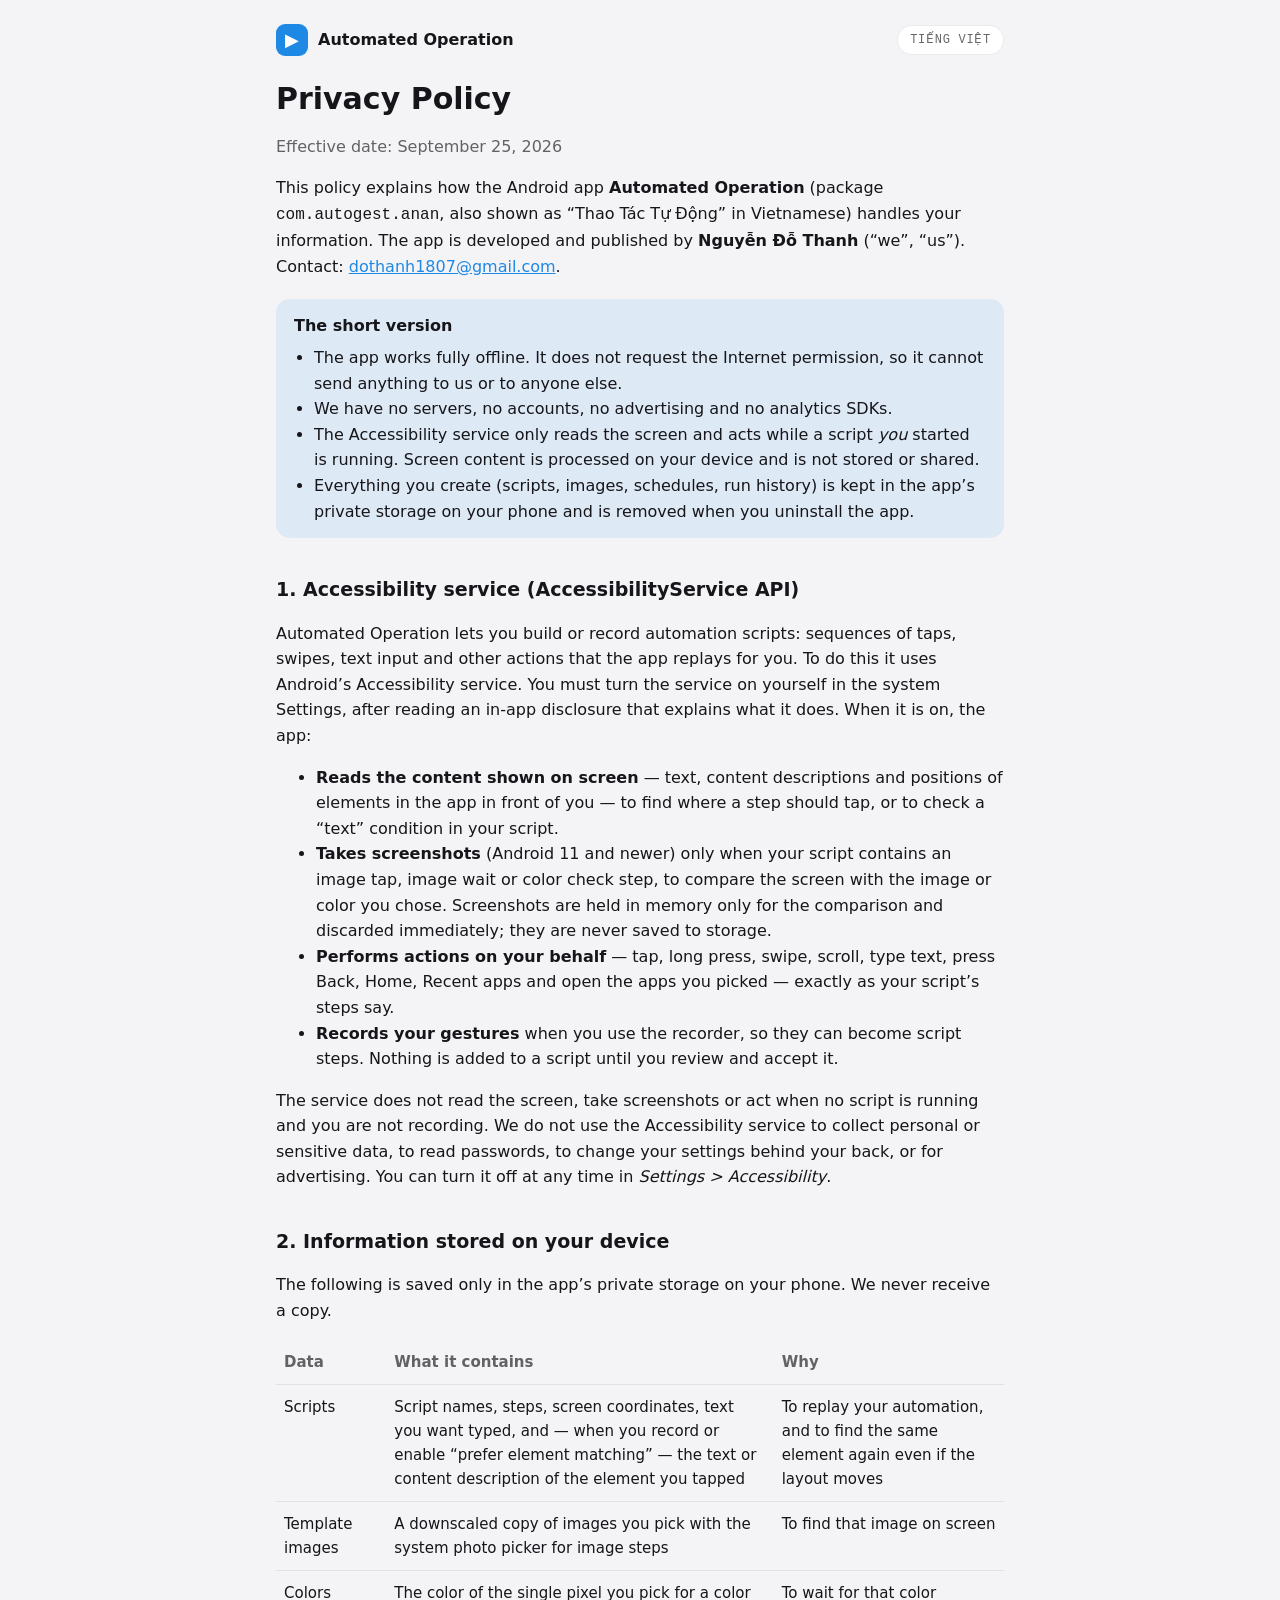
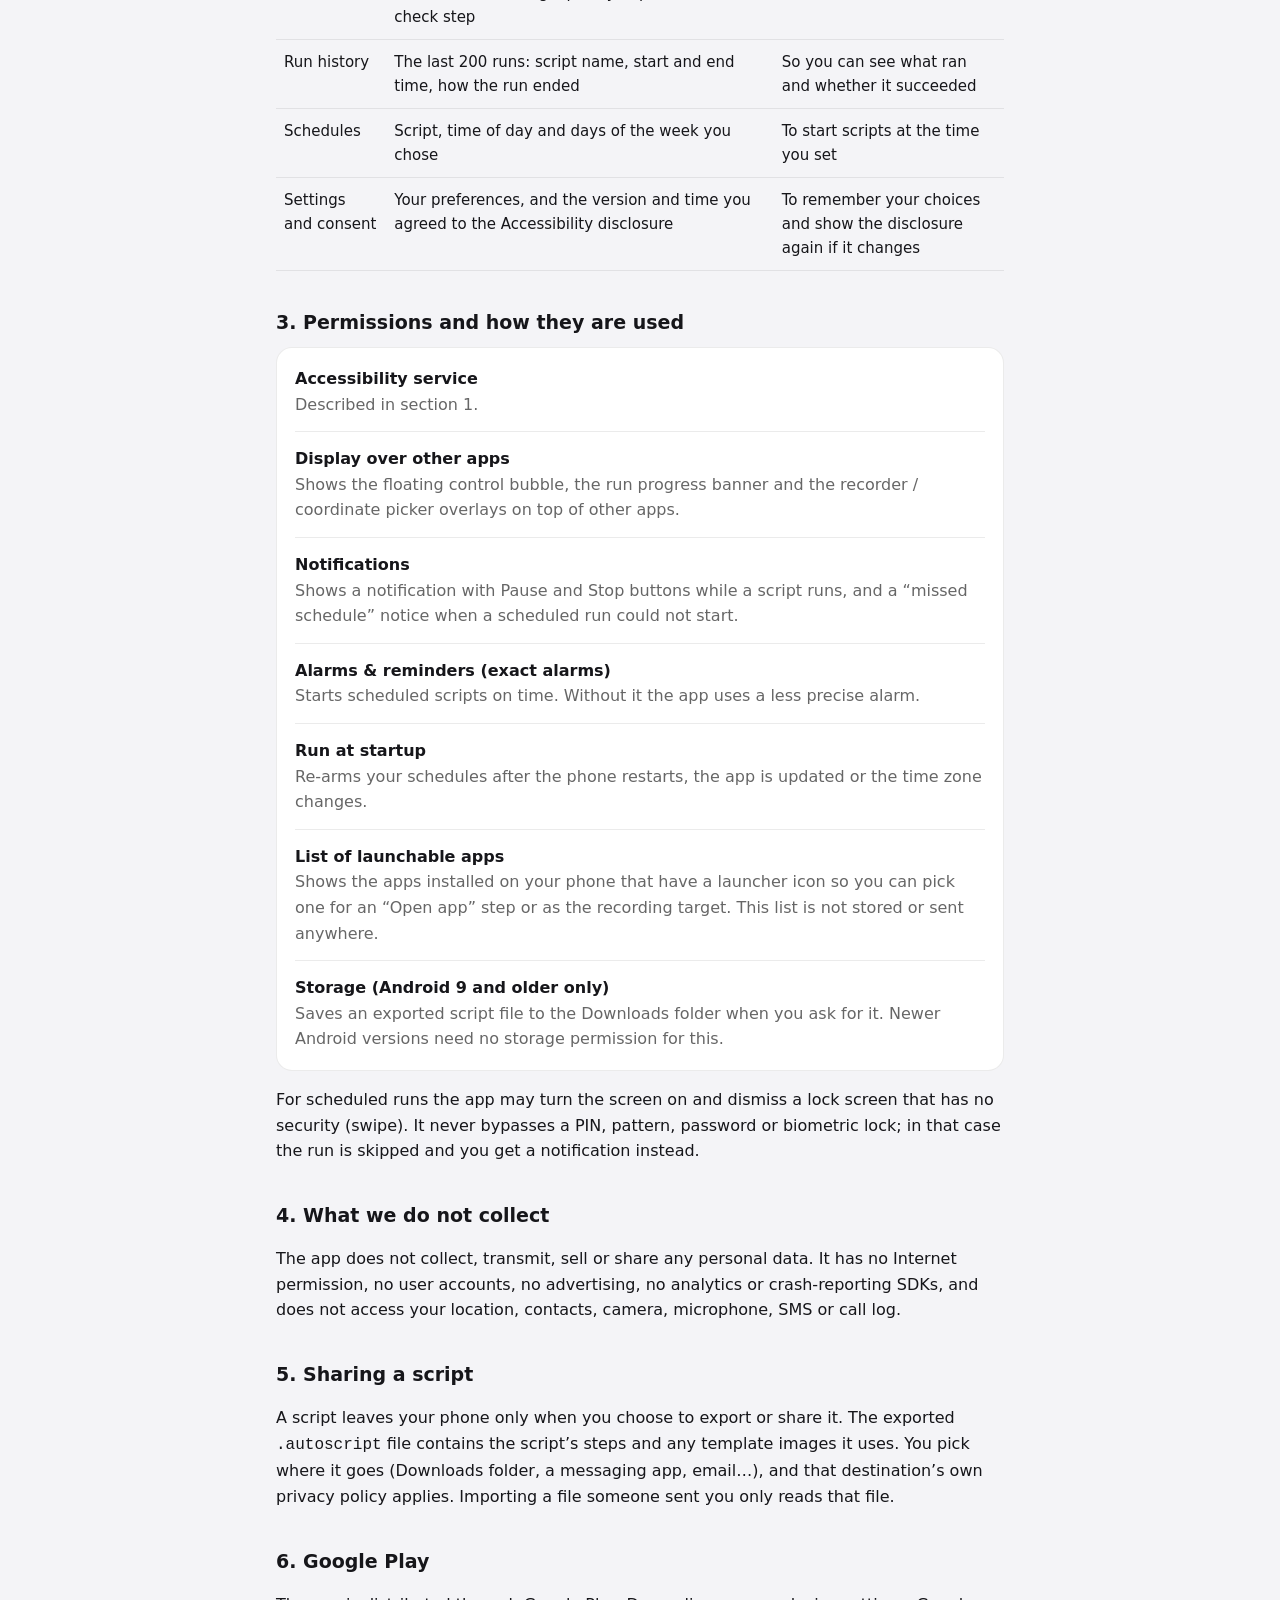
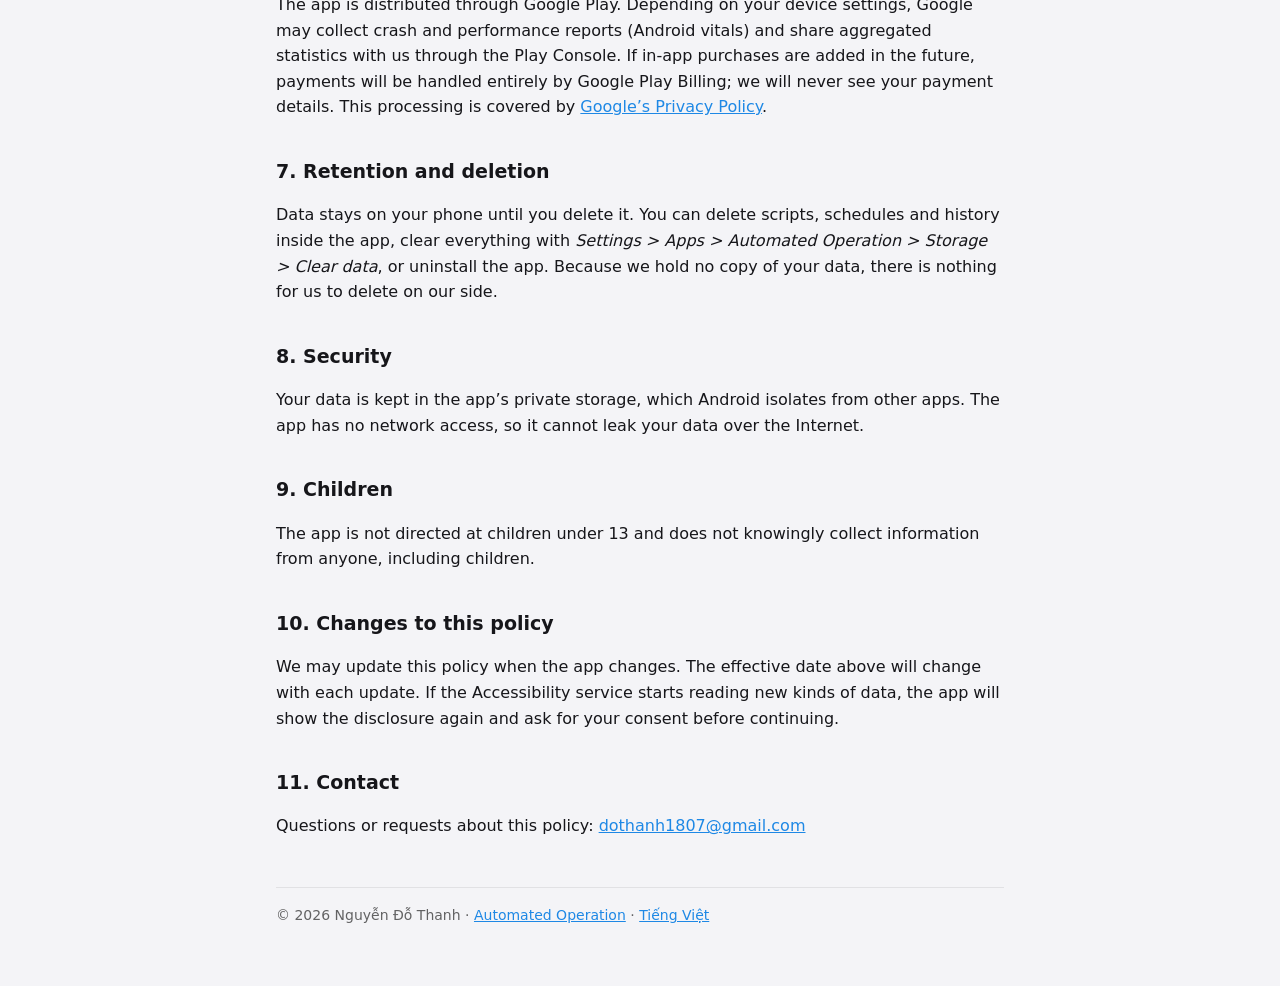
==== privacy/index.html @ e149d58d "Add app page and privacy policy (EN, VI) Co-Authored-By: Claude Opus 5.5 <noreply@anthropic.com>" ====
<!doctype html>
<html lang="en">
<head>
  <meta charset="utf-8">
  <meta name="viewport" content="width=device-width, initial-scale=1">
  <title>Privacy Policy – Automated Operation</title>
  <meta name="description" content="Privacy Policy of the Automated Operation Android app: what the Accessibility service reads, what stays on your device and what is never collected.">
  <link rel="stylesheet" href="../style.css">
  <link rel="alternate" hreflang="vi" href="../vi/privacy/">
</head>
<body>
<div class="wrap">
  <header class="top">
    <a class="brand" href="../"><span class="brand-mark">▶</span>Automated Operation</a>
    <a class="lang" href="../vi/privacy/">Tiếng Việt</a>
  </header>

  <h1>Privacy Policy</h1>
  <p class="muted">Effective date: September 25, 2026</p>

  <p>This policy explains how the Android app <strong>Automated Operation</strong> (package
    <code>com.autogest.anan</code>, also shown as “Thao Tác Tự Động” in Vietnamese) handles your
    information. The app is developed and published by <strong>Nguyễn Đỗ Thanh</strong>
    (“we”, “us”). Contact: <a href="mailto:dothanh1807@gmail.com">dothanh1807@gmail.com</a>.</p>

  <div class="callout">
    <strong>The short version</strong>
    <ul>
      <li>The app works fully offline. It does not request the Internet permission, so it cannot send
        anything to us or to anyone else.</li>
      <li>We have no servers, no accounts, no advertising and no analytics SDKs.</li>
      <li>The Accessibility service only reads the screen and acts while a script <em>you</em> started is
        running. Screen content is processed on your device and is not stored or shared.</li>
      <li>Everything you create (scripts, images, schedules, run history) is kept in the app’s private
        storage on your phone and is removed when you uninstall the app.</li>
    </ul>
  </div>

  <h2>1. Accessibility service (AccessibilityService API)</h2>
  <p>Automated Operation lets you build or record automation scripts: sequences of taps, swipes,
    text input and other actions that the app replays for you. To do this it uses Android’s
    Accessibility service. You must turn the service on yourself in the system Settings, after reading
    an in-app disclosure that explains what it does. When it is on, the app:</p>
  <ul>
    <li><strong>Reads the content shown on screen</strong> — text, content descriptions and positions of
      elements in the app in front of you — to find where a step should tap, or to check a “text”
      condition in your script.</li>
    <li><strong>Takes screenshots</strong> (Android 11 and newer) only when your script contains an
      image tap, image wait or color check step, to compare the screen with the image or color you
      chose. Screenshots are held in memory only for the comparison and discarded immediately; they
      are never saved to storage.</li>
    <li><strong>Performs actions on your behalf</strong> — tap, long press, swipe, scroll, type text,
      press Back, Home, Recent apps and open the apps you picked — exactly as your script’s steps
      say.</li>
    <li><strong>Records your gestures</strong> when you use the recorder, so they can become script
      steps. Nothing is added to a script until you review and accept it.</li>
  </ul>
  <p>The service does not read the screen, take screenshots or act when no script is running and you
    are not recording. We do not use the Accessibility service to collect personal or sensitive data,
    to read passwords, to change your settings behind your back, or for advertising. You can turn it
    off at any time in <em>Settings &gt; Accessibility</em>.</p>

  <h2>2. Information stored on your device</h2>
  <p>The following is saved only in the app’s private storage on your phone. We never receive a copy.</p>
  <div class="table-wrap">
  <table>
    <thead><tr><th>Data</th><th>What it contains</th><th>Why</th></tr></thead>
    <tbody>
      <tr><td>Scripts</td>
        <td>Script names, steps, screen coordinates, text you want typed, and — when you record or enable
          “prefer element matching” — the text or content description of the element you tapped</td>
        <td>To replay your automation, and to find the same element again even if the layout moves</td></tr>
      <tr><td>Template images</td>
        <td>A downscaled copy of images you pick with the system photo picker for image steps</td>
        <td>To find that image on screen</td></tr>
      <tr><td>Colors</td>
        <td>The color of the single pixel you pick for a color check step</td>
        <td>To wait for that color</td></tr>
      <tr><td>Run history</td>
        <td>The last 200 runs: script name, start and end time, how the run ended</td>
        <td>So you can see what ran and whether it succeeded</td></tr>
      <tr><td>Schedules</td>
        <td>Script, time of day and days of the week you chose</td>
        <td>To start scripts at the time you set</td></tr>
      <tr><td>Settings and consent</td>
        <td>Your preferences, and the version and time you agreed to the Accessibility disclosure</td>
        <td>To remember your choices and show the disclosure again if it changes</td></tr>
    </tbody>
  </table>
  </div>

  <h2>3. Permissions and how they are used</h2>
  <div class="card">
    <div class="row"><strong>Accessibility service</strong>
      <span>Described in section 1.</span></div>
    <div class="row"><strong>Display over other apps</strong>
      <span>Shows the floating control bubble, the run progress banner and the recorder / coordinate
        picker overlays on top of other apps.</span></div>
    <div class="row"><strong>Notifications</strong>
      <span>Shows a notification with Pause and Stop buttons while a script runs, and a “missed
        schedule” notice when a scheduled run could not start.</span></div>
    <div class="row"><strong>Alarms &amp; reminders (exact alarms)</strong>
      <span>Starts scheduled scripts on time. Without it the app uses a less precise alarm.</span></div>
    <div class="row"><strong>Run at startup</strong>
      <span>Re-arms your schedules after the phone restarts, the app is updated or the time zone
        changes.</span></div>
    <div class="row"><strong>List of launchable apps</strong>
      <span>Shows the apps installed on your phone that have a launcher icon so you can pick one for an
        “Open app” step or as the recording target. This list is not stored or sent anywhere.</span></div>
    <div class="row"><strong>Storage (Android 9 and older only)</strong>
      <span>Saves an exported script file to the Downloads folder when you ask for it. Newer Android
        versions need no storage permission for this.</span></div>
  </div>
  <p>For scheduled runs the app may turn the screen on and dismiss a lock screen that has no security
    (swipe). It never bypasses a PIN, pattern, password or biometric lock; in that case the run is
    skipped and you get a notification instead.</p>

  <h2>4. What we do not collect</h2>
  <p>The app does not collect, transmit, sell or share any personal data. It has no Internet
    permission, no user accounts, no advertising, no analytics or crash-reporting SDKs, and does not
    access your location, contacts, camera, microphone, SMS or call log.</p>

  <h2>5. Sharing a script</h2>
  <p>A script leaves your phone only when you choose to export or share it. The exported
    <code>.autoscript</code> file contains the script’s steps and any template images it uses. You pick
    where it goes (Downloads folder, a messaging app, email…), and that destination’s own privacy
    policy applies. Importing a file someone sent you only reads that file.</p>

  <h2>6. Google Play</h2>
  <p>The app is distributed through Google Play. Depending on your device settings, Google may collect
    crash and performance reports (Android vitals) and share aggregated statistics with us through the
    Play Console. If in-app purchases are added in the future, payments will be handled entirely by
    Google Play Billing; we will never see your payment details. This processing is covered by
    <a href="https://policies.google.com/privacy" rel="noopener">Google’s Privacy Policy</a>.</p>

  <h2>7. Retention and deletion</h2>
  <p>Data stays on your phone until you delete it. You can delete scripts, schedules and history inside
    the app, clear everything with <em>Settings &gt; Apps &gt; Automated Operation &gt; Storage &gt;
    Clear data</em>, or uninstall the app. Because we hold no copy of your data, there is nothing for us
    to delete on our side.</p>

  <h2>8. Security</h2>
  <p>Your data is kept in the app’s private storage, which Android isolates from other apps. The app
    has no network access, so it cannot leak your data over the Internet.</p>

  <h2>9. Children</h2>
  <p>The app is not directed at children under 13 and does not knowingly collect information from
    anyone, including children.</p>

  <h2>10. Changes to this policy</h2>
  <p>We may update this policy when the app changes. The effective date above will change with each
    update. If the Accessibility service starts reading new kinds of data, the app will show the
    disclosure again and ask for your consent before continuing.</p>

  <h2>11. Contact</h2>
  <p>Questions or requests about this policy:
    <a href="mailto:dothanh1807@gmail.com">dothanh1807@gmail.com</a></p>

  <footer>© 2026 Nguyễn Đỗ Thanh · <a href="../">Automated Operation</a> ·
    <a href="../vi/privacy/">Tiếng Việt</a></footer>
</div>
</body>
</html>
---- style.css ----
:root {
  --bg: #F4F4F7;
  --card: #FFFFFF;
  --text: #16161A;
  --text-2: rgba(0, 0, 0, 0.6);
  --border: rgba(0, 0, 0, 0.08);
  --primary: #1E88E5;
  --primary-soft: rgba(30, 136, 229, 0.10);
  color-scheme: light dark;
}

@media (prefers-color-scheme: dark) {
  :root {
    --bg: #0F0F12;
    --card: #1A1A1F;
    --text: #F2F2F5;
    --text-2: rgba(255, 255, 255, 0.64);
    --border: rgba(255, 255, 255, 0.10);
    --primary: #64B5F6;
    --primary-soft: rgba(100, 181, 246, 0.14);
  }
}

* { box-sizing: border-box; }

body {
  margin: 0;
  background: var(--bg);
  color: var(--text);
  font: 16px/1.6 system-ui, -apple-system, "Segoe UI", Roboto, "Noto Sans", sans-serif;
  -webkit-text-size-adjust: 100%;
}

a { color: var(--primary); }

.wrap {
  max-width: 760px;
  margin: 0 auto;
  padding: 24px 16px 64px;
}

header.top {
  display: flex;
  align-items: center;
  justify-content: space-between;
  gap: 12px;
  margin-bottom: 24px;
}

.brand {
  display: flex;
  align-items: center;
  gap: 10px;
  font-weight: 600;
  text-decoration: none;
  color: var(--text);
}

.brand-mark {
  width: 32px;
  height: 32px;
  border-radius: 9px;
  background: var(--primary);
  display: grid;
  place-items: center;
  color: #fff;
  font-size: 18px;
}

.lang {
  font: 12px/1 ui-monospace, "SFMono-Regular", Consolas, monospace;
  text-transform: uppercase;
  letter-spacing: 0.06em;
  padding: 8px 12px;
  border: 1px solid var(--border);
  border-radius: 999px;
  background: var(--card);
  color: var(--text-2);
  text-decoration: none;
}

h1 {
  font-size: 30px;
  line-height: 1.25;
  margin: 0 0 8px;
}

h2 {
  font-size: 19px;
  margin: 36px 0 10px;
}

h3 {
  font-size: 16px;
  margin: 20px 0 6px;
}

p, li { color: var(--text); }

.muted { color: var(--text-2); }

.label {
  font: 11px/1.4 ui-monospace, "SFMono-Regular", Consolas, monospace;
  text-transform: uppercase;
  letter-spacing: 0.08em;
  color: var(--text-2);
  margin: 32px 0 8px;
}

.card {
  background: var(--card);
  border: 1px solid var(--border);
  border-radius: 16px;
  padding: 4px 18px;
}

.card > * + * { border-top: 1px solid var(--border); }

.row { padding: 14px 0; }

.row strong { display: block; }

.row span { color: var(--text-2); }

.callout {
  background: var(--primary-soft);
  border-radius: 14px;
  padding: 14px 18px;
  margin: 20px 0;
}

.callout ul { margin: 6px 0 0; padding-left: 20px; }

.button {
  display: inline-block;
  background: var(--primary);
  color: #fff;
  text-decoration: none;
  font-weight: 600;
  padding: 12px 18px;
  border-radius: 12px;
  margin-top: 8px;
}

table {
  width: 100%;
  border-collapse: collapse;
  font-size: 15px;
}

th, td {
  text-align: left;
  vertical-align: top;
  padding: 10px 8px;
  border-bottom: 1px solid var(--border);
}

th { color: var(--text-2); font-weight: 600; }

.table-wrap { overflow-x: auto; }

footer {
  margin-top: 48px;
  padding-top: 16px;
  border-top: 1px solid var(--border);
  font-size: 14px;
  color: var(--text-2);
}

@media (max-width: 520px) {
  h1 { font-size: 25px; }
  th, td { padding: 8px 4px; }
}
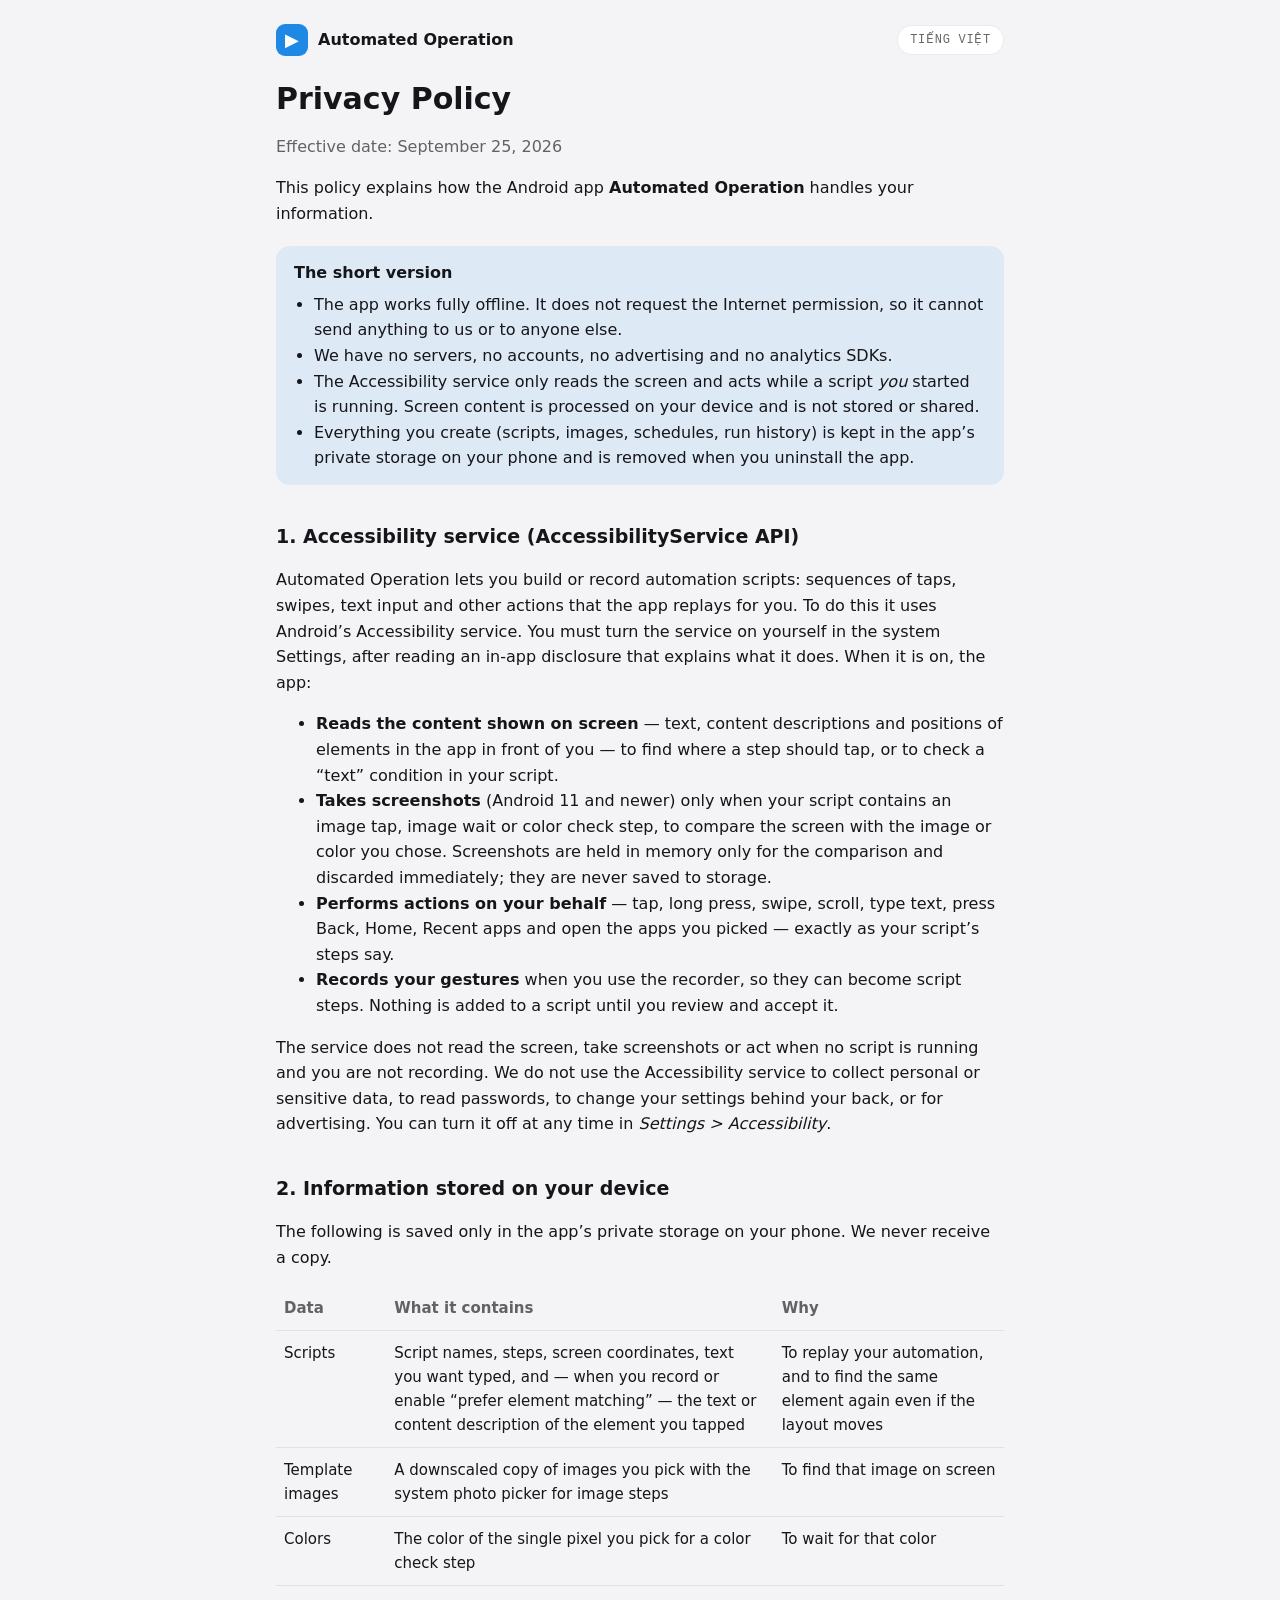
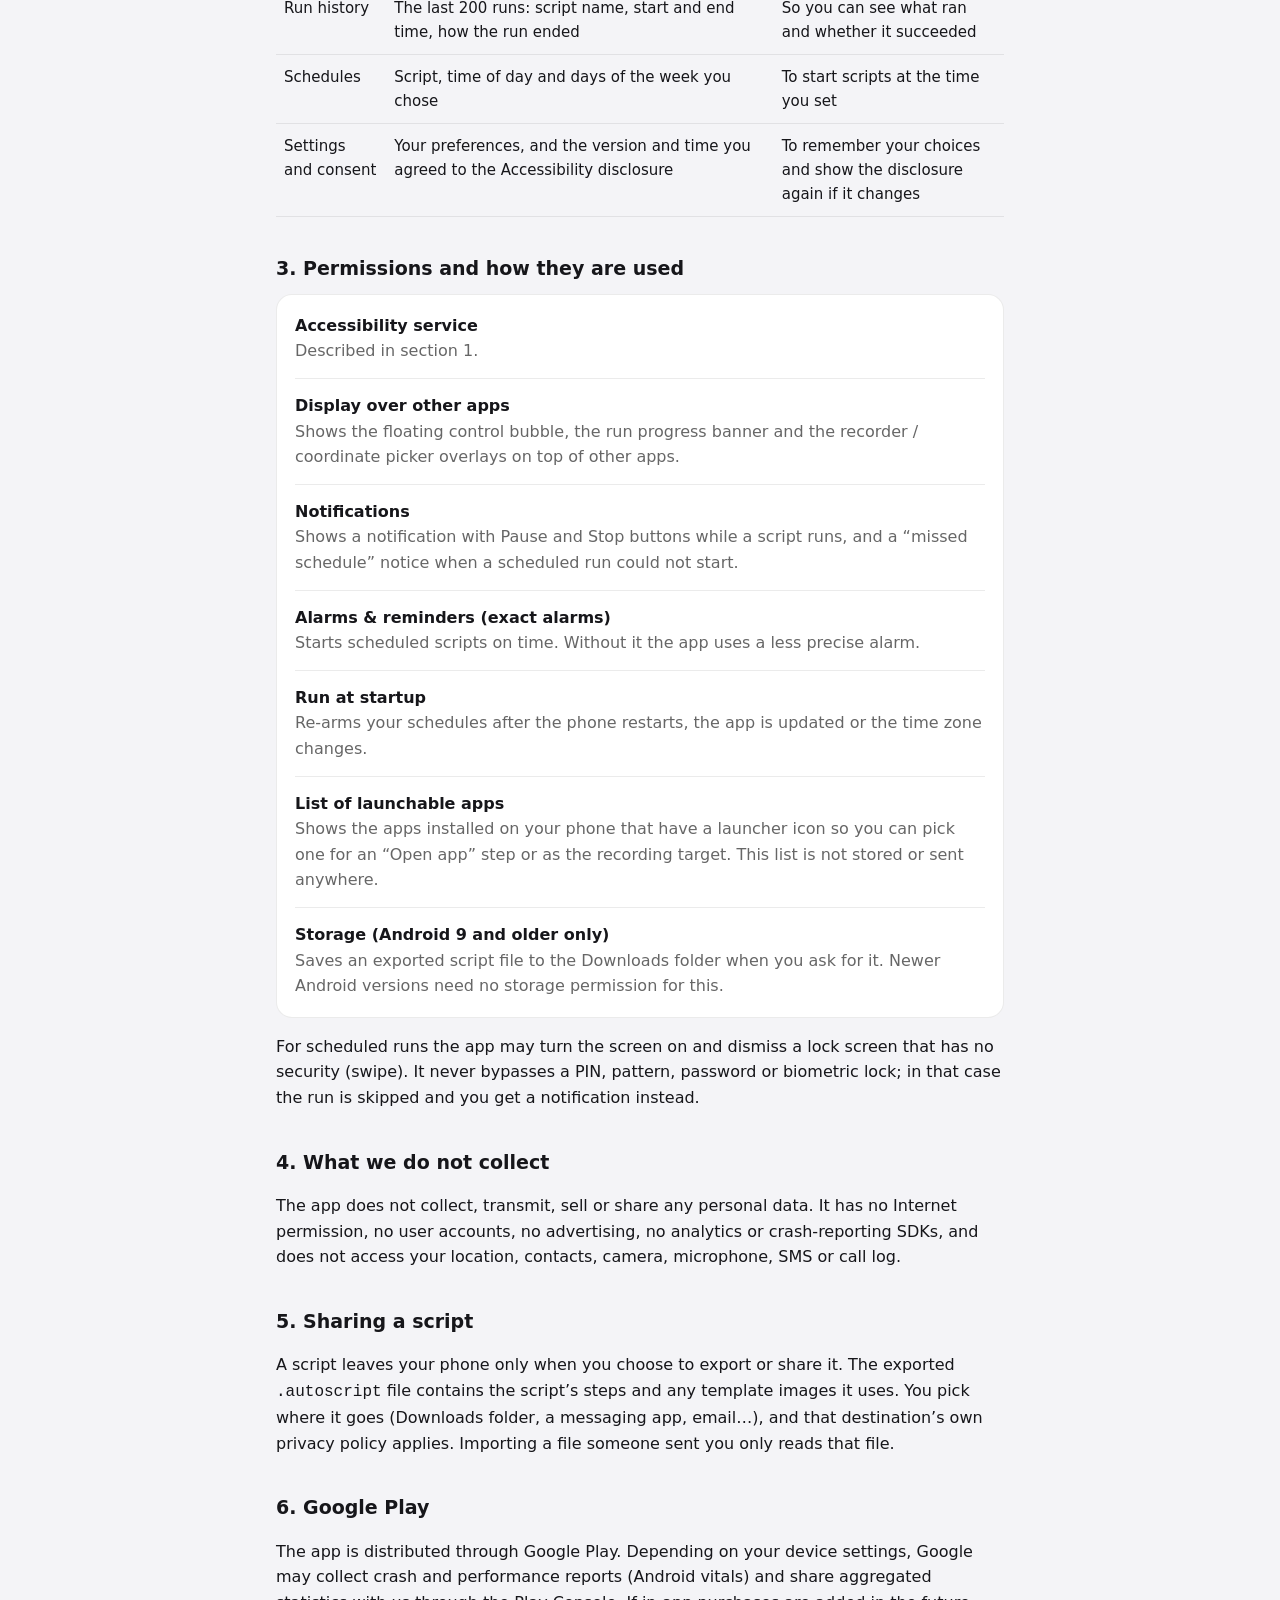
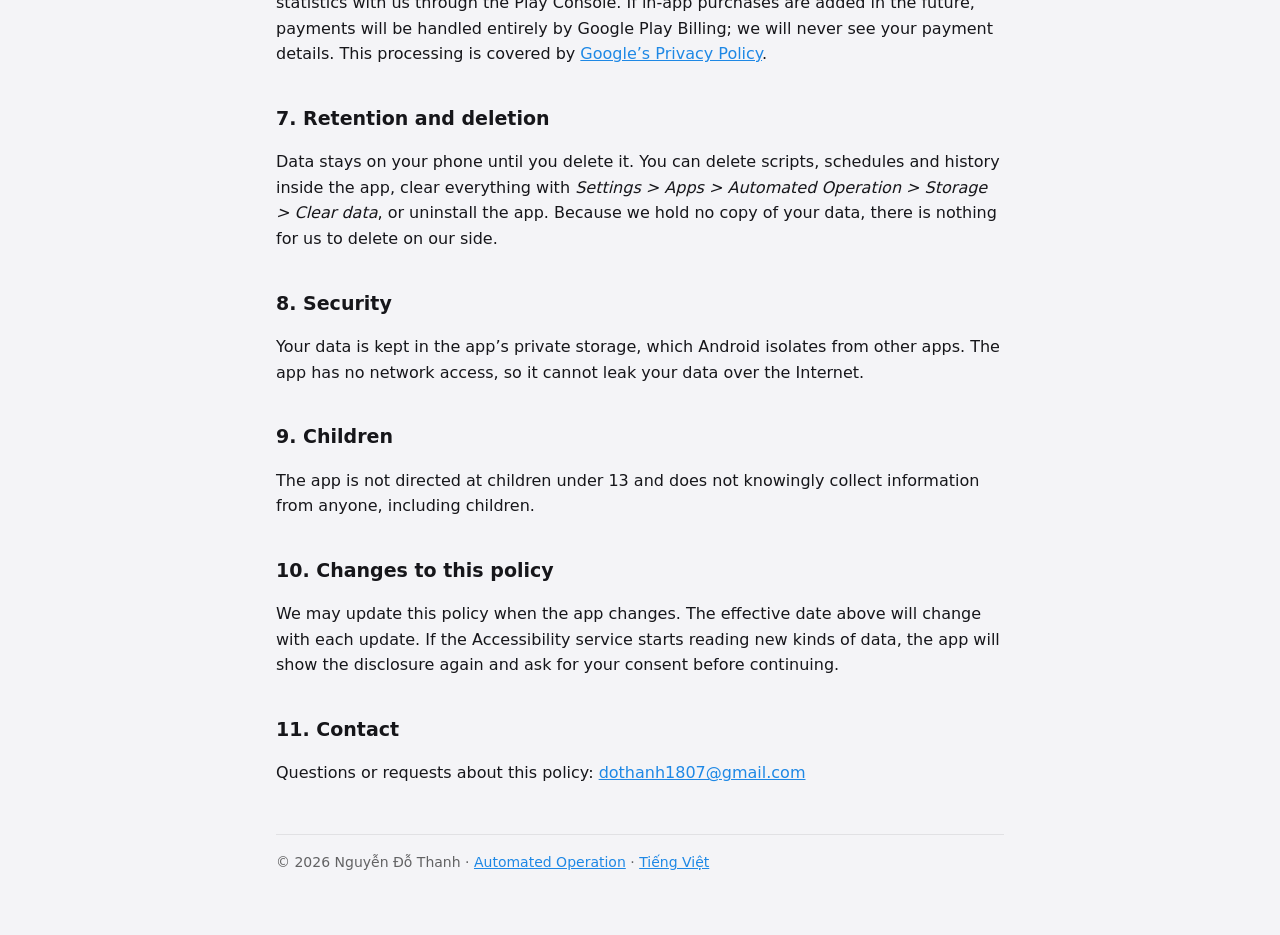
==== commit 4a79f3ee: "Shorten privacy policy intro Co-Authored-By: Claude Opus 5.5 <noreply@anthropic.com>" ====
--- a/privacy/index.html
+++ b/privacy/index.html
@@ -18,10 +18,8 @@
   <h1>Privacy Policy</h1>
   <p class="muted">Effective date: September 25, 2026</p>
 
-  <p>This policy explains how the Android app <strong>Automated Operation</strong> (package
-    <code>com.autogest.anan</code>, also shown as “Thao Tác Tự Động” in Vietnamese) handles your
-    information. The app is developed and published by <strong>Nguyễn Đỗ Thanh</strong>
-    (“we”, “us”). Contact: <a href="mailto:dothanh1807@gmail.com">dothanh1807@gmail.com</a>.</p>
+  <p>This policy explains how the Android app <strong>Automated Operation</strong> handles your
+    information.</p>
 
   <div class="callout">
     <strong>The short version</strong>
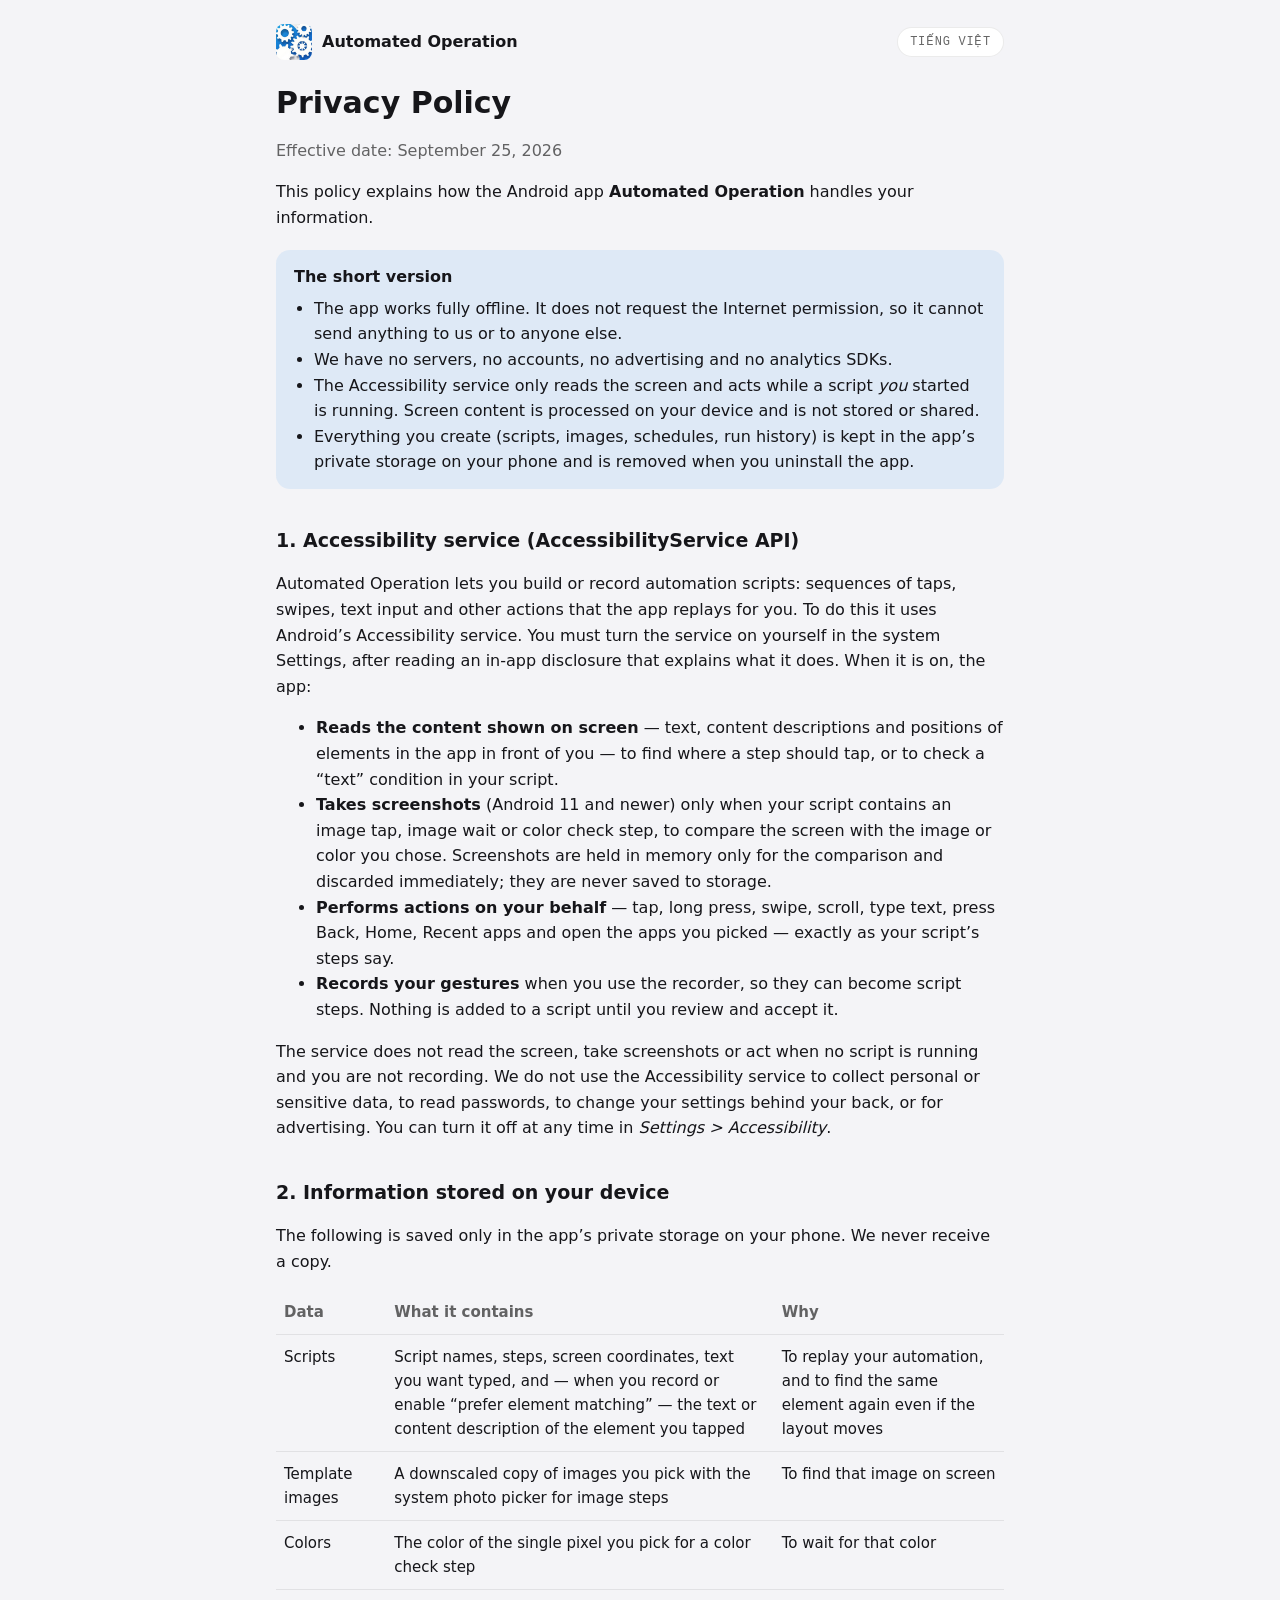
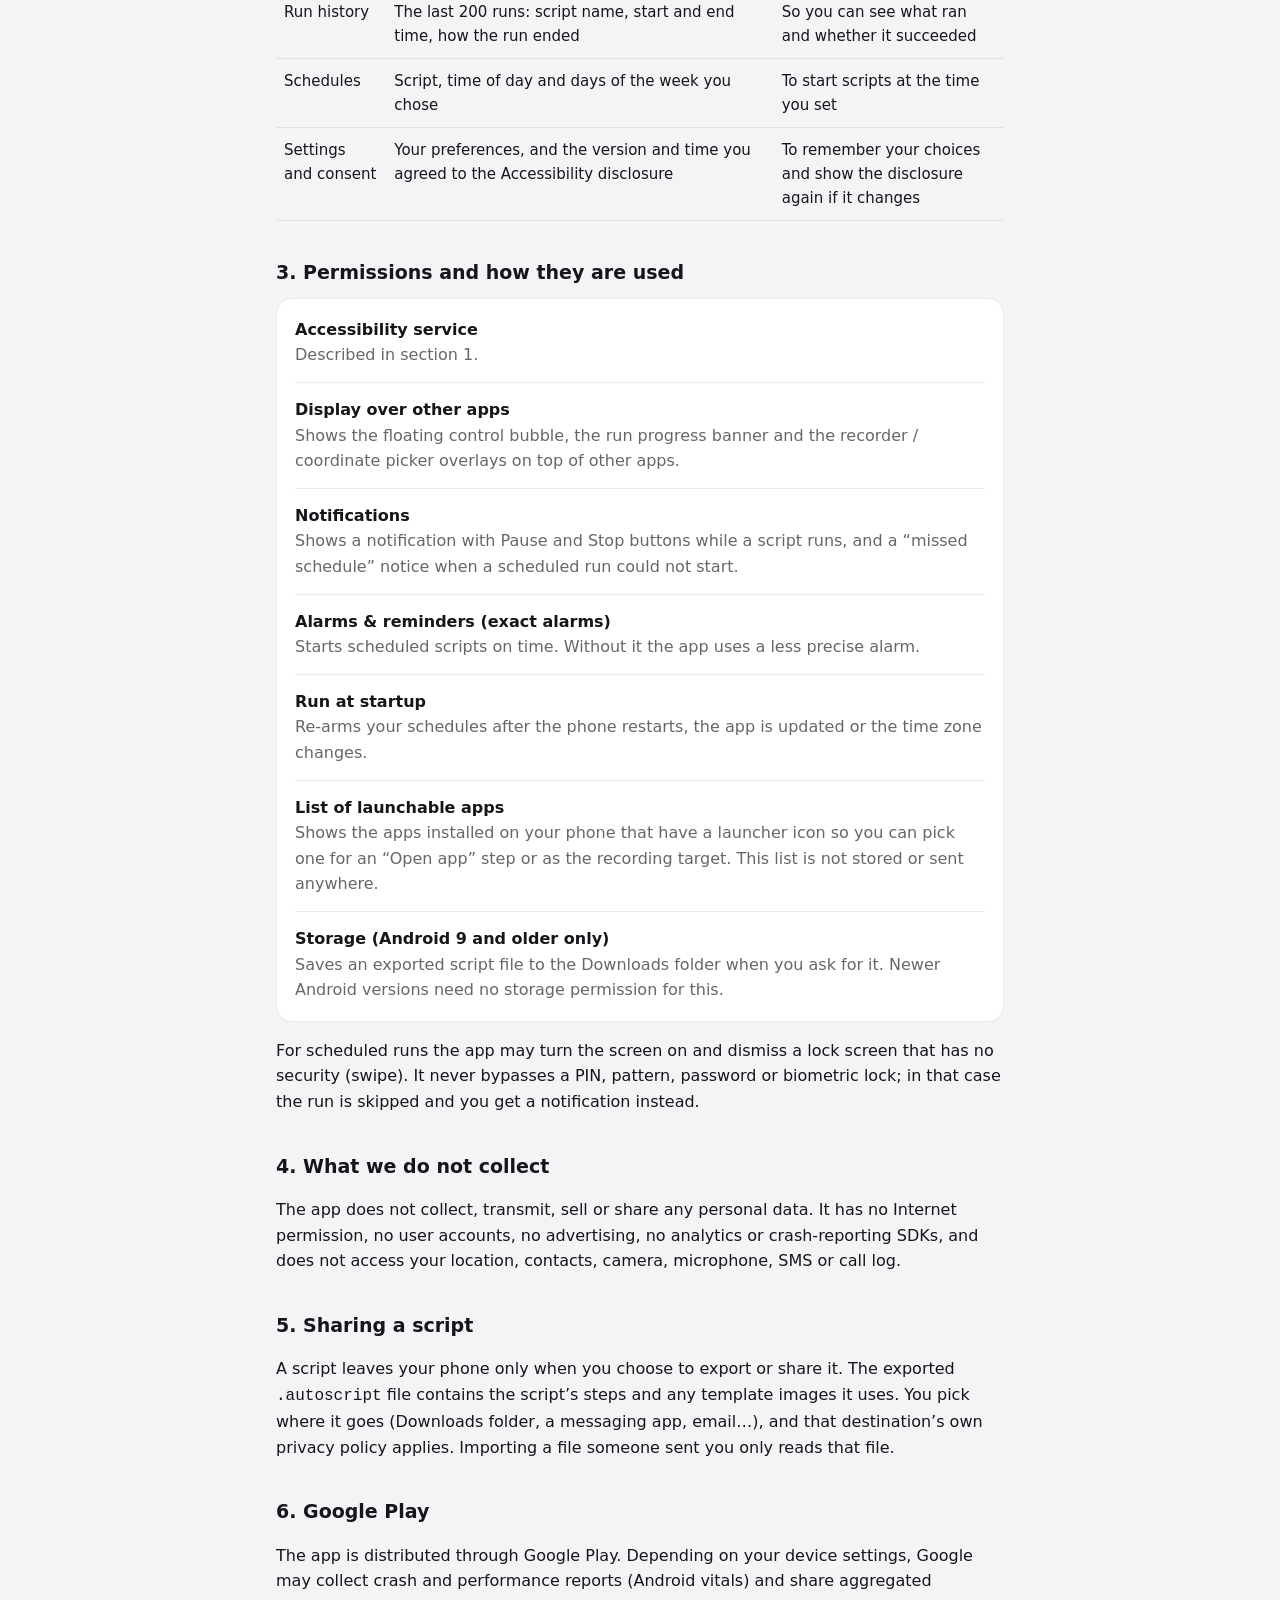
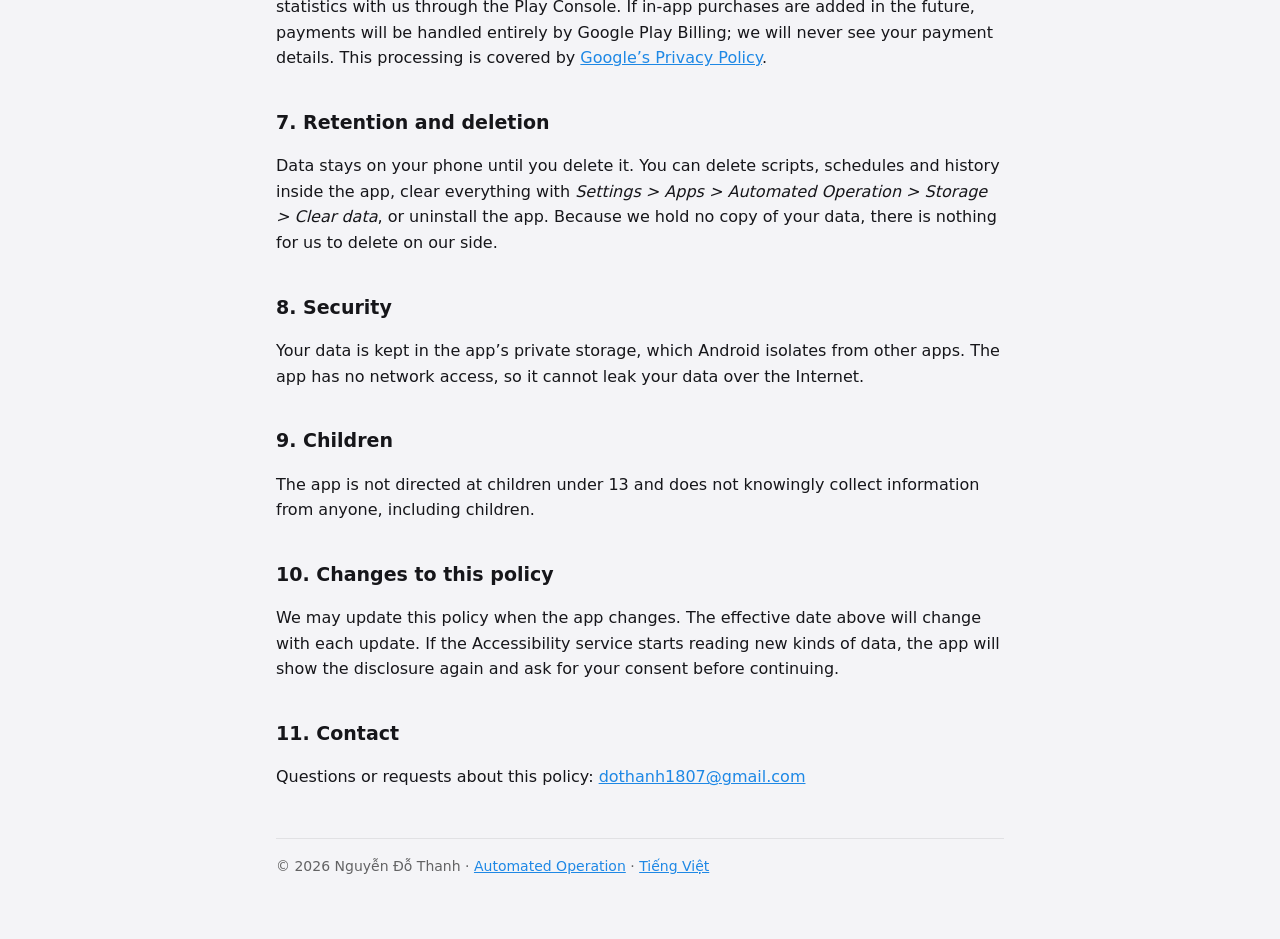
==== commit a1266da1: "Use the app's launcher icon in the header and as favicon Co-Authored-By: Claude Opus 5.5 <noreply@an" ====
--- a/privacy/index.html
+++ b/privacy/index.html
@@ -6,12 +6,14 @@
   <title>Privacy Policy – Automated Operation</title>
   <meta name="description" content="Privacy Policy of the Automated Operation Android app: what the Accessibility service reads, what stays on your device and what is never collected.">
   <link rel="stylesheet" href="../style.css">
+  <link rel="icon" type="image/png" href="../icon.png">
+  <link rel="apple-touch-icon" href="../icon.png">
   <link rel="alternate" hreflang="vi" href="../vi/privacy/">
 </head>
 <body>
 <div class="wrap">
   <header class="top">
-    <a class="brand" href="../"><span class="brand-mark">▶</span>Automated Operation</a>
+    <a class="brand" href="../"><img class="brand-mark" src="../icon.png" alt="" width="36" height="36">Automated Operation</a>
     <a class="lang" href="../vi/privacy/">Tiếng Việt</a>
   </header>
 
--- a/style.css
+++ b/style.css
@@ -56,15 +56,13 @@
   color: var(--text);
 }
 
+/* Icon Play Store vuông tràn viền; bo góc 22% giống cách Play Store hiển thị. */
 .brand-mark {
-  width: 32px;
-  height: 32px;
-  border-radius: 9px;
-  background: var(--primary);
-  display: grid;
-  place-items: center;
-  color: #fff;
-  font-size: 18px;
+  width: 36px;
+  height: 36px;
+  border-radius: 22%;
+  flex-shrink: 0;
+  display: block;
 }
 
 .lang {
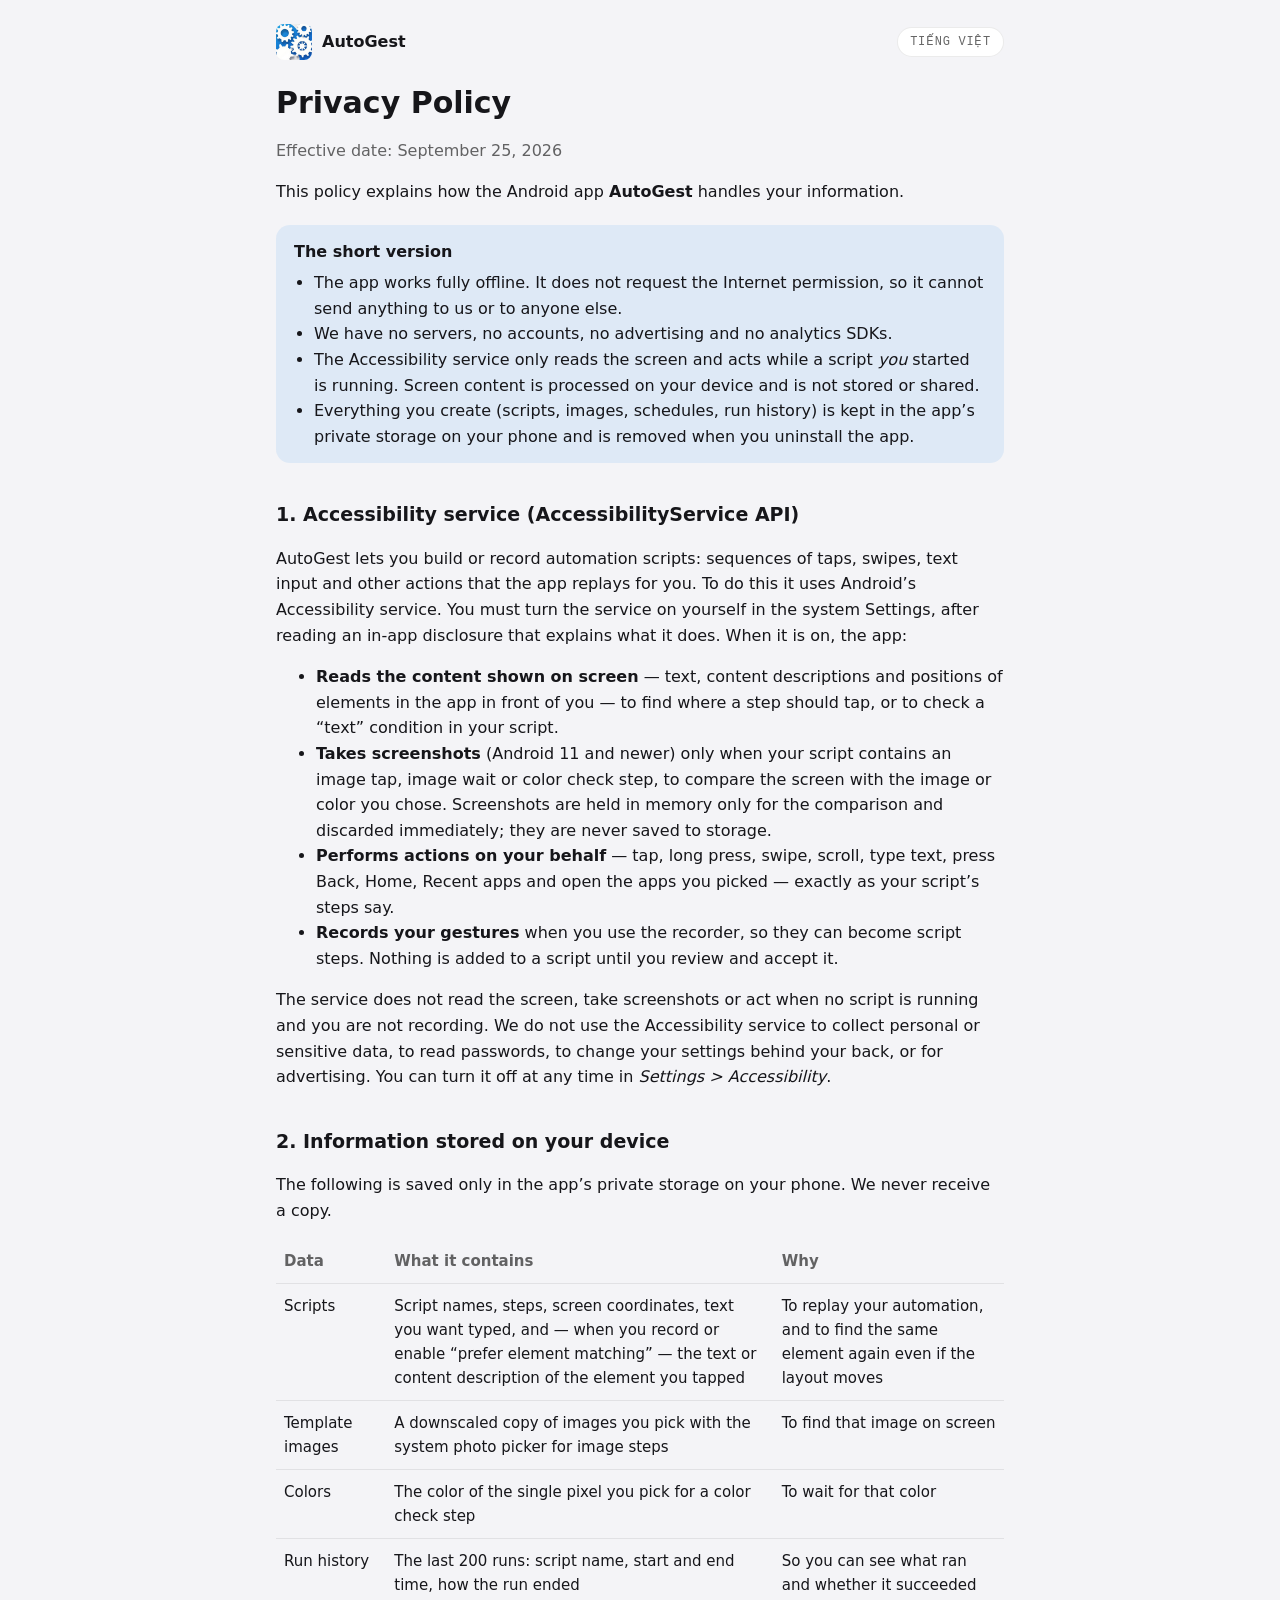
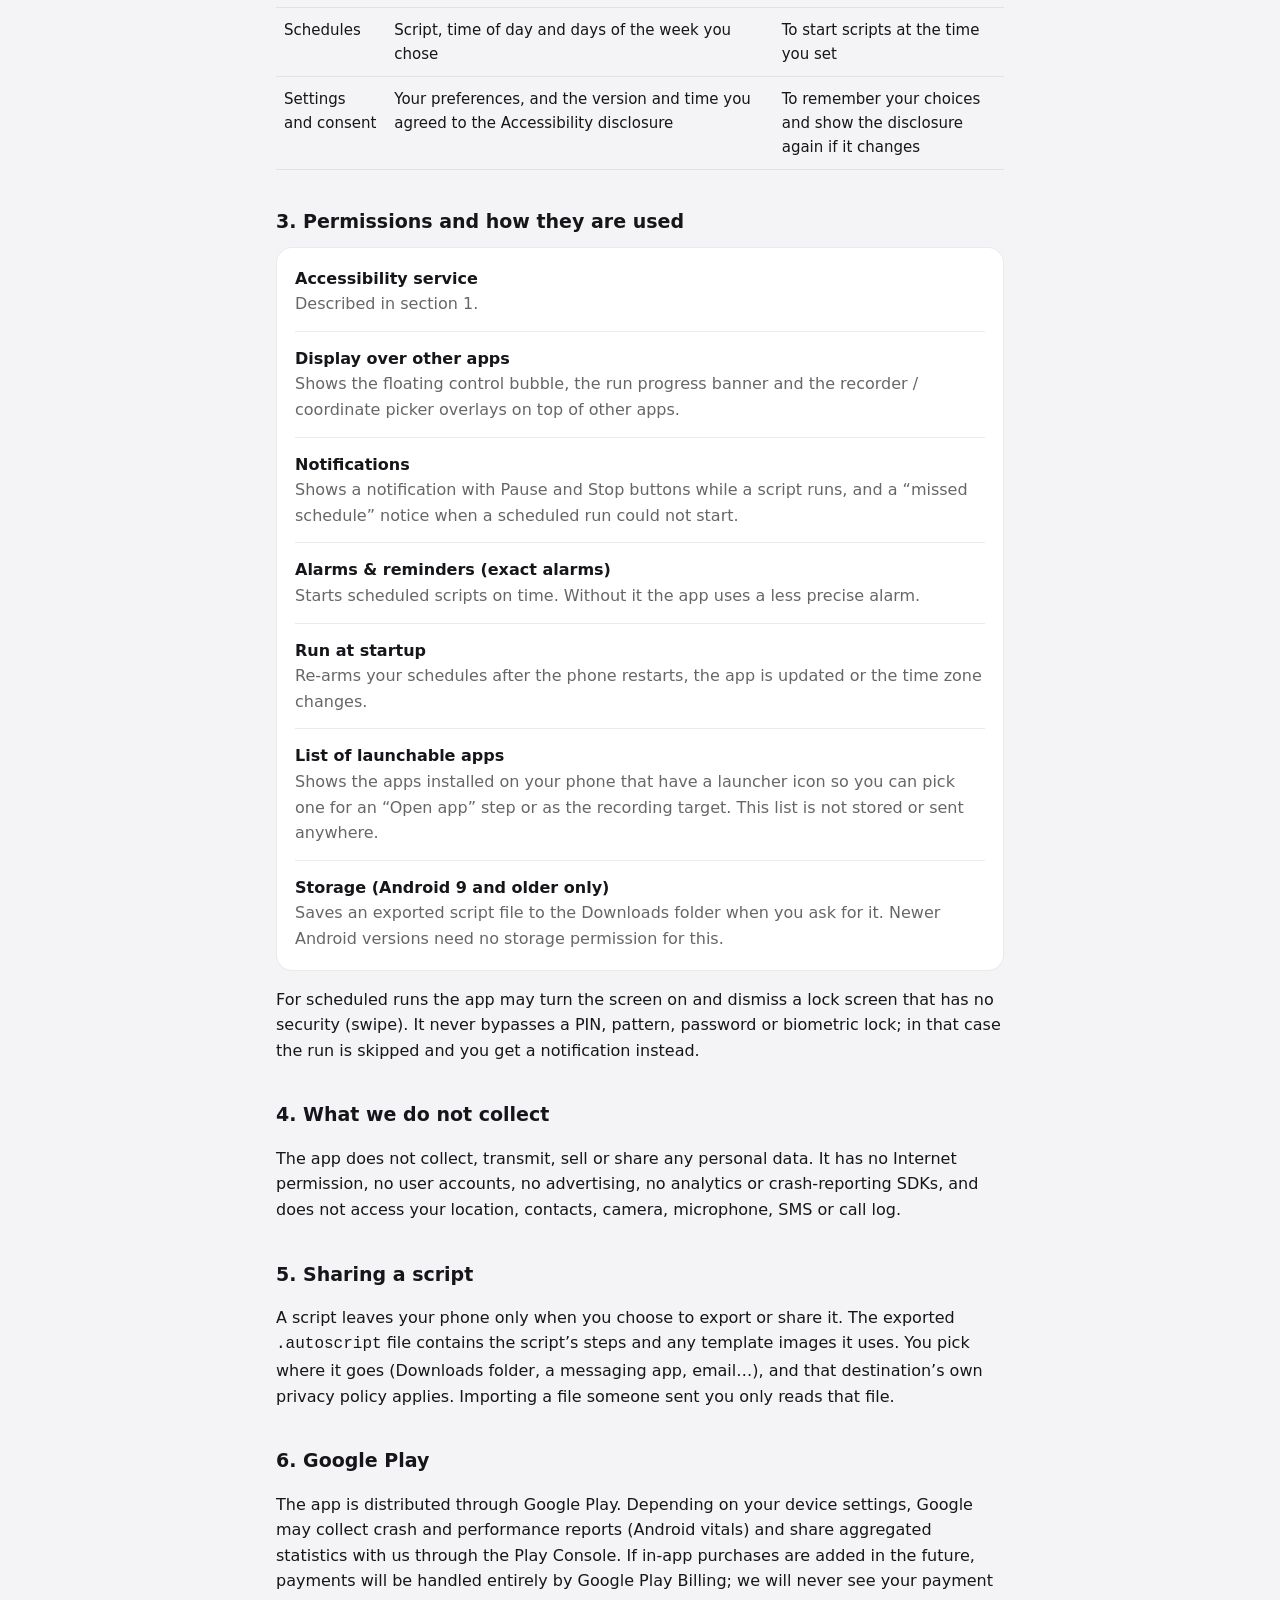
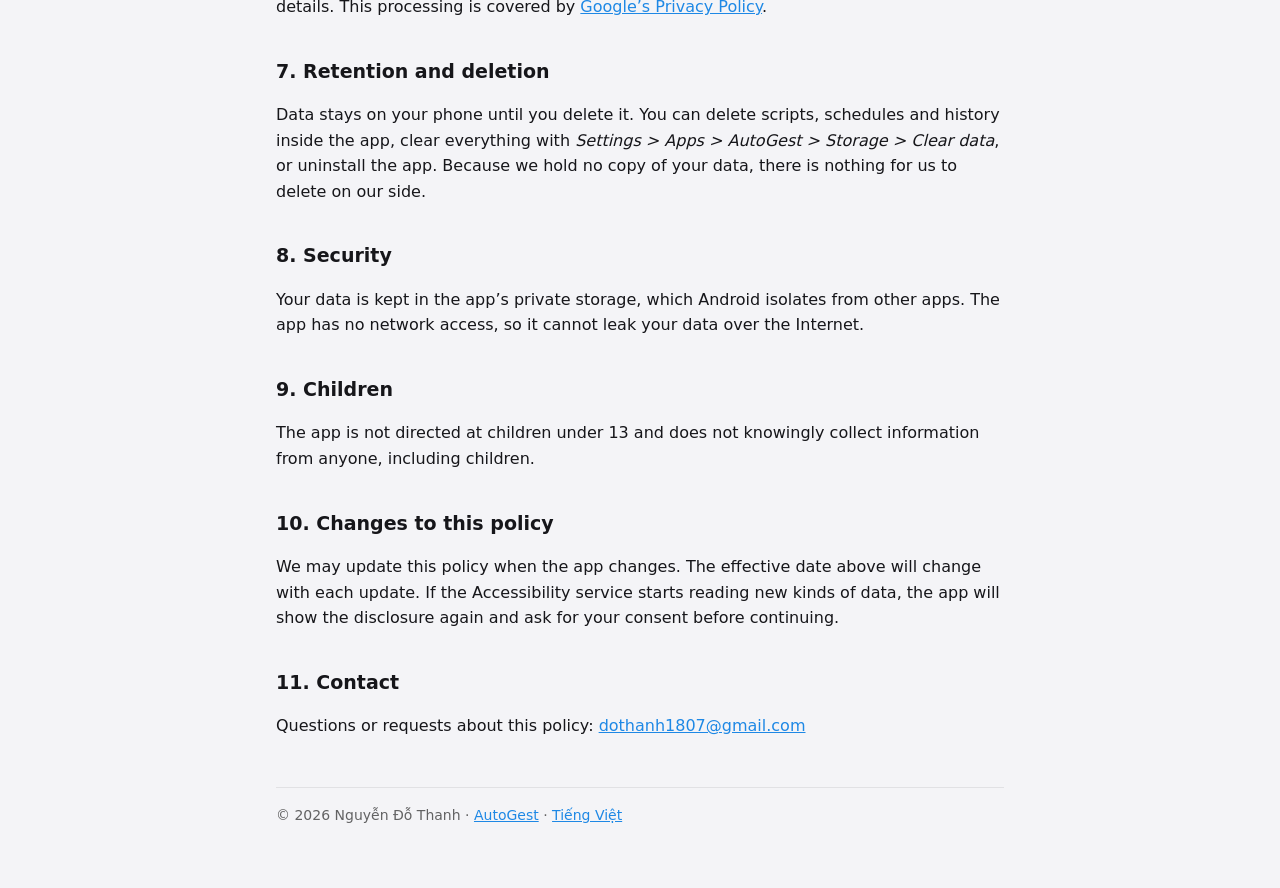
==== commit 728e03f7: "Rename the app to AutoGest Co-Authored-By: Claude Opus 5.5 <noreply@anthropic.com>" ====
--- a/privacy/index.html
+++ b/privacy/index.html
@@ -3,8 +3,8 @@
 <head>
   <meta charset="utf-8">
   <meta name="viewport" content="width=device-width, initial-scale=1">
-  <title>Privacy Policy – Automated Operation</title>
-  <meta name="description" content="Privacy Policy of the Automated Operation Android app: what the Accessibility service reads, what stays on your device and what is never collected.">
+  <title>Privacy Policy – AutoGest</title>
+  <meta name="description" content="Privacy Policy of the AutoGest Android app: what the Accessibility service reads, what stays on your device and what is never collected.">
   <link rel="stylesheet" href="../style.css">
   <link rel="icon" type="image/png" href="../icon.png">
   <link rel="apple-touch-icon" href="../icon.png">
@@ -13,14 +13,14 @@
 <body>
 <div class="wrap">
   <header class="top">
-    <a class="brand" href="../"><img class="brand-mark" src="../icon.png" alt="" width="36" height="36">Automated Operation</a>
+    <a class="brand" href="../"><img class="brand-mark" src="../icon.png" alt="" width="36" height="36">AutoGest</a>
     <a class="lang" href="../vi/privacy/">Tiếng Việt</a>
   </header>
 
   <h1>Privacy Policy</h1>
   <p class="muted">Effective date: September 25, 2026</p>
 
-  <p>This policy explains how the Android app <strong>Automated Operation</strong> handles your
+  <p>This policy explains how the Android app <strong>AutoGest</strong> handles your
     information.</p>
 
   <div class="callout">
@@ -37,7 +37,7 @@
   </div>
 
   <h2>1. Accessibility service (AccessibilityService API)</h2>
-  <p>Automated Operation lets you build or record automation scripts: sequences of taps, swipes,
+  <p>AutoGest lets you build or record automation scripts: sequences of taps, swipes,
     text input and other actions that the app replays for you. To do this it uses Android’s
     Accessibility service. You must turn the service on yourself in the system Settings, after reading
     an in-app disclosure that explains what it does. When it is on, the app:</p>
@@ -135,7 +135,7 @@
 
   <h2>7. Retention and deletion</h2>
   <p>Data stays on your phone until you delete it. You can delete scripts, schedules and history inside
-    the app, clear everything with <em>Settings &gt; Apps &gt; Automated Operation &gt; Storage &gt;
+    the app, clear everything with <em>Settings &gt; Apps &gt; AutoGest &gt; Storage &gt;
     Clear data</em>, or uninstall the app. Because we hold no copy of your data, there is nothing for us
     to delete on our side.</p>
 
@@ -156,7 +156,7 @@
   <p>Questions or requests about this policy:
     <a href="mailto:dothanh1807@gmail.com">dothanh1807@gmail.com</a></p>
 
-  <footer>© 2026 Nguyễn Đỗ Thanh · <a href="../">Automated Operation</a> ·
+  <footer>© 2026 Nguyễn Đỗ Thanh · <a href="../">AutoGest</a> ·
     <a href="../vi/privacy/">Tiếng Việt</a></footer>
 </div>
 </body>
